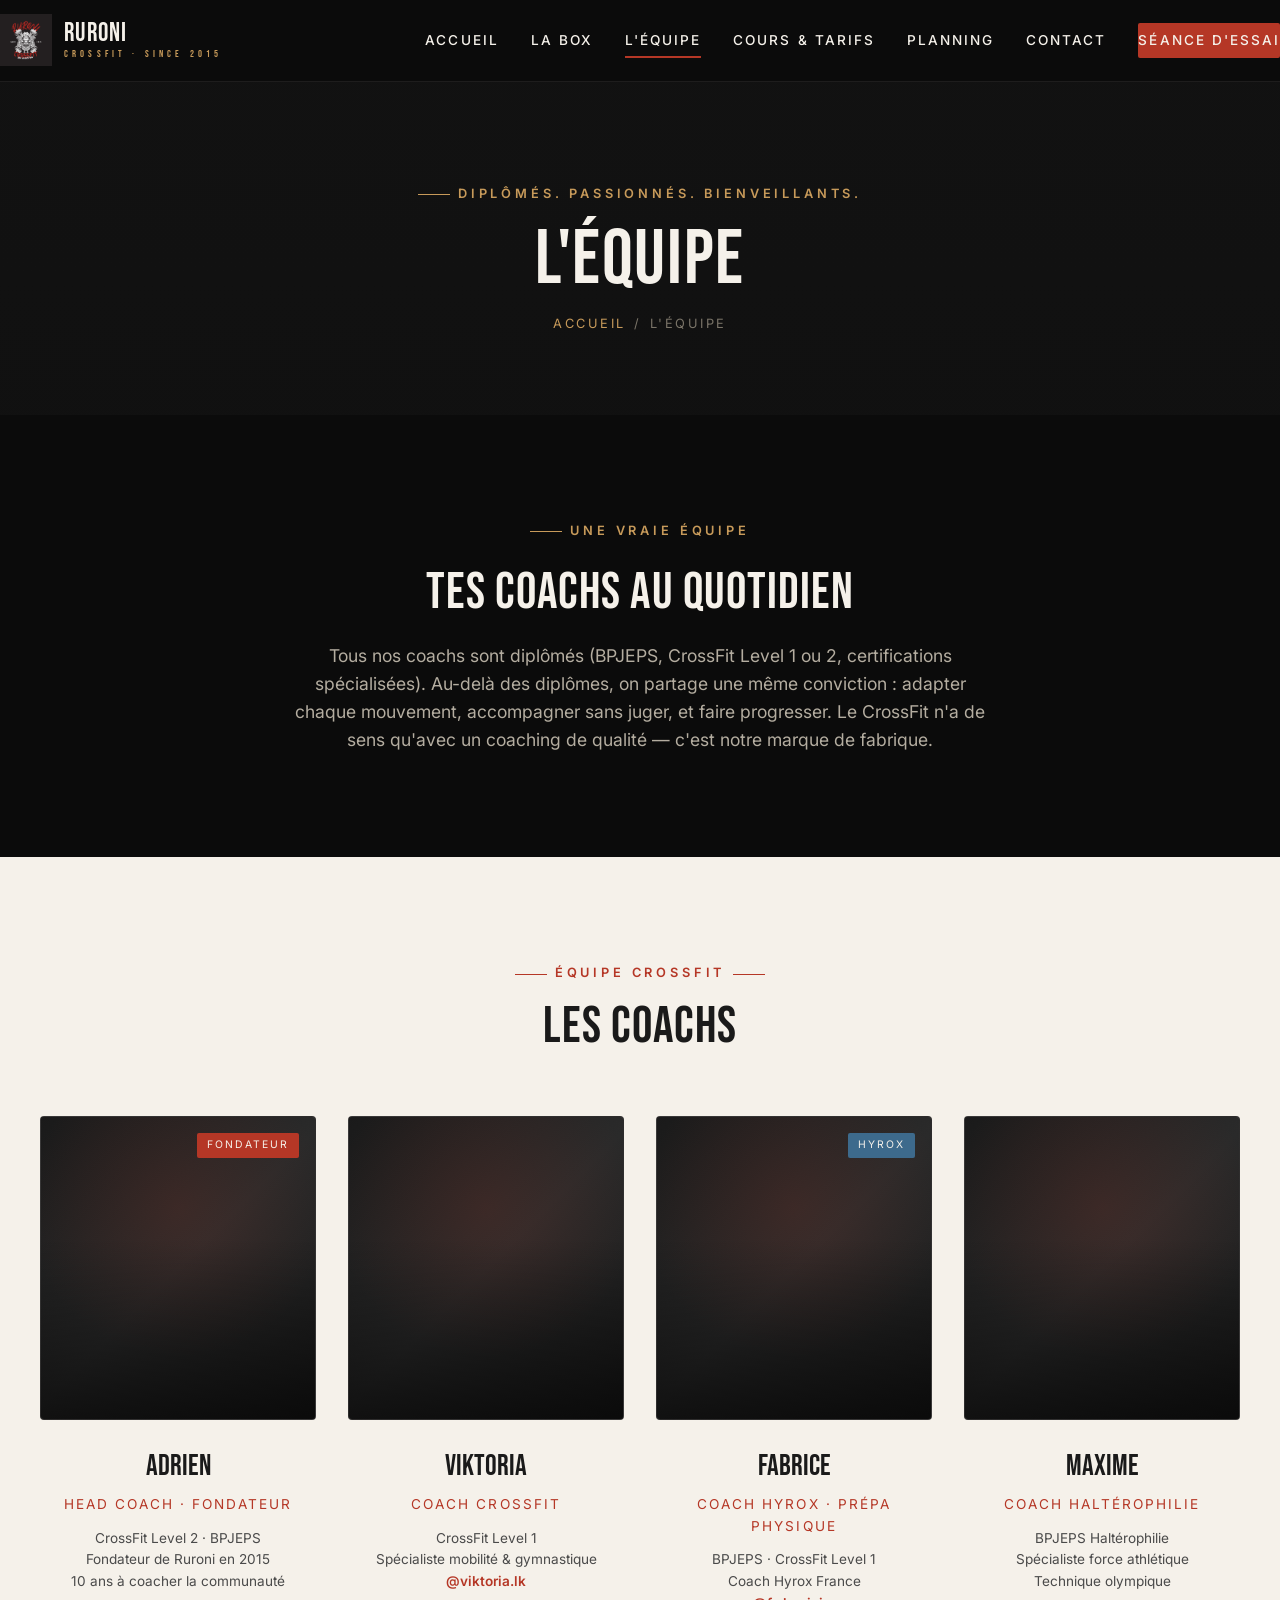
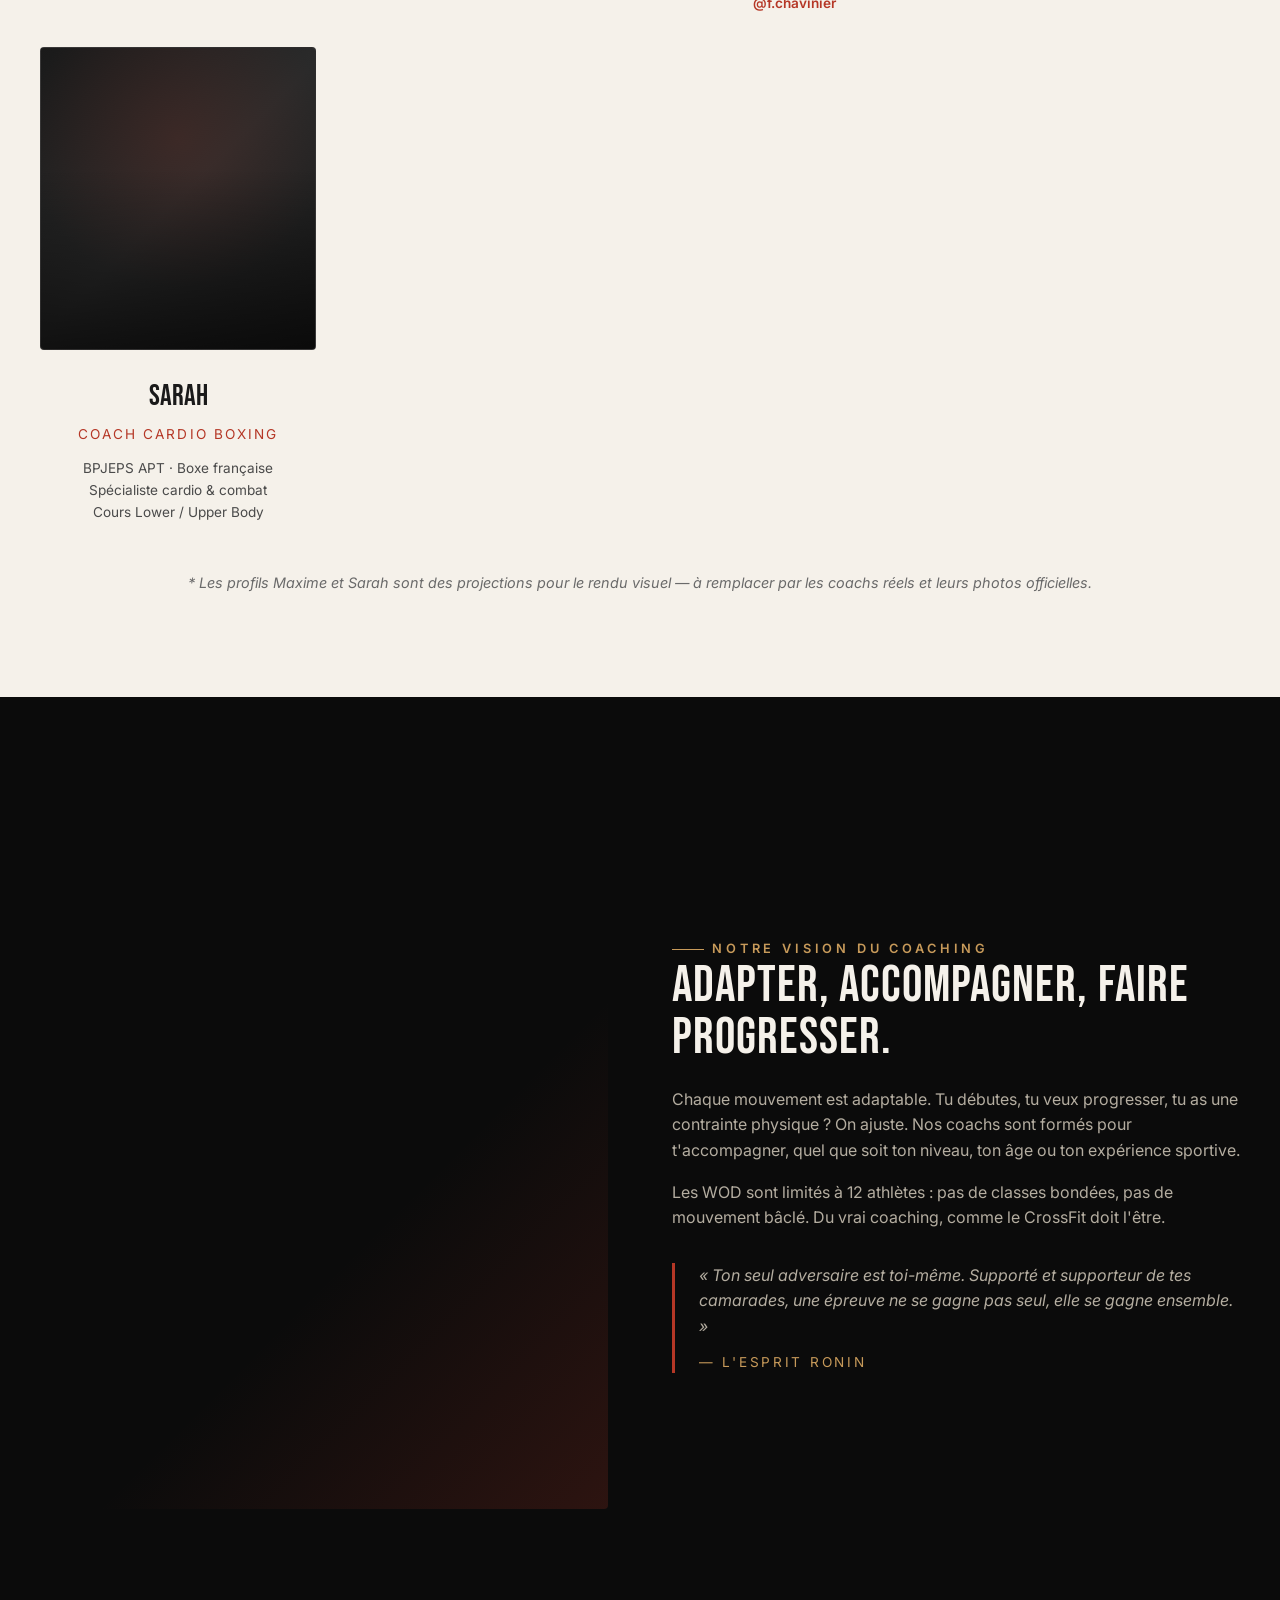
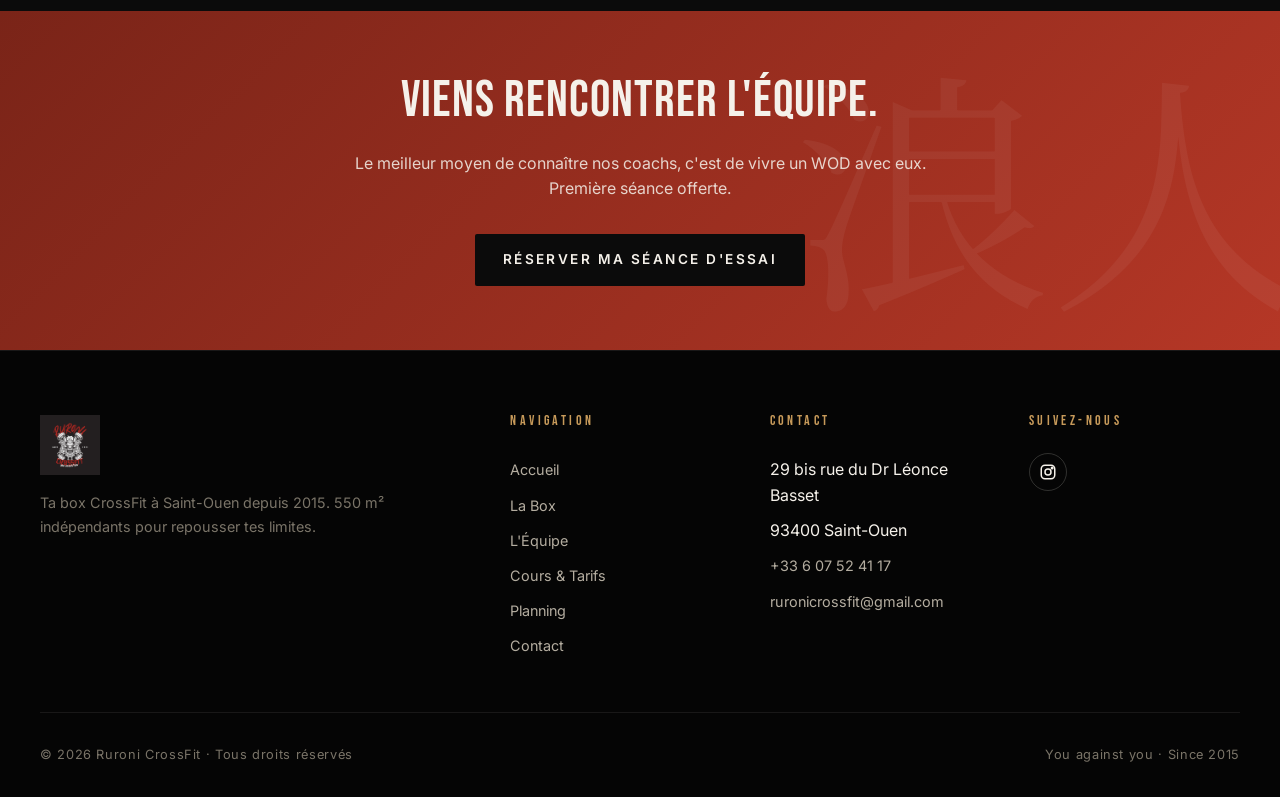
==== coachs.html @ 7ba1f14e "Add files via upload" ====
<!DOCTYPE html>
<html lang="fr">
<head>
  <meta charset="UTF-8" />
  <meta name="viewport" content="width=device-width, initial-scale=1.0" />
  <title>L'Équipe — Ruroni CrossFit Saint-Ouen</title>
  <meta name="description" content="Rencontre les coachs de Ruroni CrossFit. Une équipe diplômée, passionnée et bienveillante pour t'accompagner." />
  <link rel="icon" type="image/png" href="images/logo-mono.png" />
  <link rel="preconnect" href="https://fonts.googleapis.com" />
  <link rel="preconnect" href="https://fonts.gstatic.com" crossorigin />
  <link href="https://fonts.googleapis.com/css2?family=Bebas+Neue&family=Inter:wght@400;500;600;700&family=Noto+Serif+JP:wght@400;700&family=Permanent+Marker&display=swap" rel="stylesheet" />
  <link rel="stylesheet" href="css/style.css" />
</head>
<body>

<header class="header">
  <div class="container header__inner">
    <a href="index.html" class="header__logo">
      <img src="images/logo-mono.png" alt="Ruroni CrossFit" />
      <span class="header__brand">RURONI<span>CROSSFIT · SINCE 2015</span></span>
    </a>
    <nav class="nav">
      <a href="index.html">Accueil</a>
      <a href="la-box.html">La Box</a>
      <a href="coachs.html" class="active">L'Équipe</a>
      <a href="cours-tarifs.html">Cours & Tarifs</a>
      <a href="planning.html">Planning</a>
      <a href="contact.html">Contact</a>
      <a href="https://potentrepote.fillout.com/essai?source=siteweb" class="btn" target="_blank" rel="noopener">Séance d'essai</a>
    </nav>
    <button class="menu-toggle" aria-label="Menu"><span></span><span></span><span></span></button>
  </div>
</header>

<section class="page-title">
  <div class="container page-title__content">
    <span class="eyebrow">Diplômés. Passionnés. Bienveillants.</span>
    <h1 style="margin-top:1rem;">L'Équipe</h1>
    <div class="breadcrumb"><a href="index.html">Accueil</a><span>/</span>L'Équipe</div>
  </div>
</section>

<!-- Intro -->
<section class="section">
  <div class="container" style="max-width:780px; text-align:center;">
    <span class="eyebrow">Une vraie équipe</span>
    <h2 style="margin-top:1.5rem; margin-bottom:1.5rem;">Tes coachs au quotidien</h2>
    <p style="color:var(--text-dim); font-size:1.1rem;">
      Tous nos coachs sont diplômés (BPJEPS, CrossFit Level 1 ou 2, certifications spécialisées). Au-delà des diplômes, on partage une même conviction : adapter chaque mouvement, accompagner sans juger, et faire progresser. Le CrossFit n'a de sens qu'avec un coaching de qualité — c'est notre marque de fabrique.
    </p>
  </div>
</section>

<!-- Coachs CrossFit -->
<section class="section section--cream">
  <div class="container">
    <div class="section-head reveal">
      <span class="eyebrow">Équipe CrossFit</span>
      <h2>Les Coachs</h2>
    </div>
    <div class="coaches reveal">

      <div class="coach">
        <div class="coach__portrait">
          <div class="coach__img" style="background-image:url('https://images.unsplash.com/photo-1583454110551-21f2fa2afe61?auto=format&fit=crop&w=600&q=80')"></div>
          <span class="coach__badge">Fondateur</span>
        </div>
        <div class="coach__name">Adrien</div>
        <div class="coach__role">Head Coach · Fondateur</div>
        <div class="coach__creds" style="color:#4a4a4a;">CrossFit Level 2 · BPJEPS<br/>Fondateur de Ruroni en 2015<br/>10 ans à coacher la communauté</div>
      </div>

      <div class="coach">
        <div class="coach__portrait">
          <div class="coach__img" style="background-image:url('https://images.unsplash.com/photo-1518611012118-696072aa579a?auto=format&fit=crop&w=600&q=80')"></div>
        </div>
        <div class="coach__name">Viktoria</div>
        <div class="coach__role">Coach CrossFit</div>
        <div class="coach__creds" style="color:#4a4a4a;">CrossFit Level 1<br/>Spécialiste mobilité & gymnastique<br/><a href="https://www.instagram.com/viktoria.lk/" target="_blank" style="color:var(--red); font-weight:600;">@viktoria.lk</a></div>
      </div>

      <div class="coach">
        <div class="coach__portrait">
          <div class="coach__img" style="background-image:url('https://images.unsplash.com/photo-1567013127542-490d757e51fc?auto=format&fit=crop&w=600&q=80')"></div>
          <span class="coach__badge" style="background:var(--steel);">Hyrox</span>
        </div>
        <div class="coach__name">Fabrice</div>
        <div class="coach__role">Coach Hyrox · Prépa Physique</div>
        <div class="coach__creds" style="color:#4a4a4a;">BPJEPS · CrossFit Level 1<br/>Coach Hyrox France<br/><a href="https://www.instagram.com/f.chavinier/" target="_blank" style="color:var(--red); font-weight:600;">@f.chavinier</a></div>
      </div>

      <div class="coach">
        <div class="coach__portrait">
          <div class="coach__img" style="background-image:url('https://images.unsplash.com/photo-1605296867424-35fc25c9212a?auto=format&fit=crop&w=600&q=80')"></div>
        </div>
        <div class="coach__name">Maxime</div>
        <div class="coach__role">Coach Haltérophilie</div>
        <div class="coach__creds" style="color:#4a4a4a;">BPJEPS Haltérophilie<br/>Spécialiste force athlétique<br/>Technique olympique</div>
      </div>

      <div class="coach">
        <div class="coach__portrait">
          <div class="coach__img" style="background-image:url('https://images.unsplash.com/photo-1609899537878-39db78b80f0e?auto=format&fit=crop&w=600&q=80')"></div>
        </div>
        <div class="coach__name">Sarah</div>
        <div class="coach__role">Coach Cardio Boxing</div>
        <div class="coach__creds" style="color:#4a4a4a;">BPJEPS APT · Boxe française<br/>Spécialiste cardio & combat<br/>Cours Lower / Upper Body</div>
      </div>

    </div>

    <p class="text-center" style="margin-top:3rem; color:#6a6a6a; font-style:italic; font-size:0.9rem;">
      * Les profils Maxime et Sarah sont des projections pour le rendu visuel — à remplacer par les coachs réels et leurs photos officielles.
    </p>
  </div>
</section>

<!-- Vision -->
<section class="section">
  <div class="container split reveal">
    <div class="split__media" style="background-image:url('https://images.unsplash.com/photo-1571902943202-507ec2618e8f?auto=format&fit=crop&w=1200&q=75')"></div>
    <div class="split__content">
      <span class="eyebrow">Notre vision du coaching</span>
      <h2>Adapter, accompagner, faire progresser.</h2>
      <p>
        Chaque mouvement est adaptable. Tu débutes, tu veux progresser, tu as une contrainte physique ? On ajuste. Nos coachs sont formés pour t'accompagner, quel que soit ton niveau, ton âge ou ton expérience sportive.
      </p>
      <p>
        Les WOD sont limités à 12 athlètes : pas de classes bondées, pas de mouvement bâclé. Du vrai coaching, comme le CrossFit doit l'être.
      </p>
      <blockquote style="border-left:3px solid var(--red); padding-left:1.5rem; margin-top:2rem; font-style:italic; color:var(--text-dim);">
        « Ton seul adversaire est toi-même. Supporté et supporteur de tes camarades, une épreuve ne se gagne pas seul, elle se gagne ensemble. »
        <span style="display:block; margin-top:0.75rem; font-style:normal; color:var(--bronze); font-size:0.85rem; letter-spacing:0.2em;">— L'ESPRIT RONIN</span>
      </blockquote>
    </div>
  </div>
</section>

<section class="cta-banner">
  <div class="container">
    <h2>Viens rencontrer l'équipe.</h2>
    <p>Le meilleur moyen de connaître nos coachs, c'est de vivre un WOD avec eux. Première séance offerte.</p>
    <a href="https://potentrepote.fillout.com/essai?source=siteweb" class="btn" target="_blank" rel="noopener">Réserver ma séance d'essai</a>
  </div>
</section>

<footer class="footer">
  <div class="container">
    <div class="footer__grid">
      <div class="footer__brand">
        <img src="images/logo-mono.png" alt="Ruroni CrossFit" />
        <p>Ta box CrossFit à Saint-Ouen depuis 2015. 550 m² indépendants pour repousser tes limites.</p>
      </div>
      <div class="footer__col">
        <h4>NAVIGATION</h4>
        <ul>
          <li><a href="index.html">Accueil</a></li>
          <li><a href="la-box.html">La Box</a></li>
          <li><a href="coachs.html">L'Équipe</a></li>
          <li><a href="cours-tarifs.html">Cours & Tarifs</a></li>
          <li><a href="planning.html">Planning</a></li>
          <li><a href="contact.html">Contact</a></li>
        </ul>
      </div>
      <div class="footer__col">
        <h4>CONTACT</h4>
        <ul>
          <li>29 bis rue du Dr Léonce Basset</li>
          <li>93400 Saint-Ouen</li>
          <li><a href="tel:+33607524117">+33 6 07 52 41 17</a></li>
          <li><a href="mailto:ruronicrossfit@gmail.com">ruronicrossfit@gmail.com</a></li>
        </ul>
      </div>
      <div class="footer__col">
        <h4>SUIVEZ-NOUS</h4>
        <div class="footer__social">
          <a href="https://www.instagram.com/ruroni_crossfit/" target="_blank" aria-label="Instagram">
            <svg width="18" height="18" viewBox="0 0 24 24" fill="none" stroke="currentColor" stroke-width="2"><rect x="3" y="3" width="18" height="18" rx="5"/><circle cx="12" cy="12" r="4"/><circle cx="17.5" cy="6.5" r="1" fill="currentColor"/></svg>
          </a>
        </div>
      </div>
    </div>
    <div class="footer__bottom">
      <div>© 2026 Ruroni CrossFit · Tous droits réservés</div>
      <div>You against you · Since 2015</div>
    </div>
  </div>
</footer>

<script src="js/main.js"></script>
</body>
</html>
---- css/style.css ----
/* =========================================================
   RURONI CROSSFIT — Identité visuelle
   Palette extraite du logo samouraï : rouge profond, crème, bronze, charbon
   ========================================================= */

:root {
  --bg-dark: #0b0b0b;
  --bg-mid: #141414;
  --bg-card: #1c1c1c;
  --bg-cream: #f5f1ea;
  --bg-cream-2: #ebe5d8;
  --red: #b53726;
  --red-hover: #d04432;
  --red-dark: #7a2418;
  --bronze: #c79a5a;
  --steel: #3d6a8c;
  --text: #f5f1ea;
  --text-dim: #b4ada0;
  --text-mute: #7a7468;
  --border: rgba(245, 241, 234, 0.08);
  --border-strong: rgba(245, 241, 234, 0.18);
}

* { box-sizing: border-box; margin: 0; padding: 0; }

html { scroll-behavior: smooth; }

body {
  font-family: 'Inter', -apple-system, BlinkMacSystemFont, sans-serif;
  background: var(--bg-dark);
  color: var(--text);
  line-height: 1.6;
  font-size: 16px;
  -webkit-font-smoothing: antialiased;
  overflow-x: hidden;
}

img { max-width: 100%; height: auto; display: block; }
a { color: inherit; text-decoration: none; transition: color .2s ease; }
a:hover { color: var(--red-hover); }

/* === Typography === */
h1, h2, h3, h4 {
  font-family: 'Bebas Neue', 'Arial Narrow', sans-serif;
  font-weight: 400;
  letter-spacing: 0.02em;
  line-height: 1;
}

h1 { font-size: clamp(2.5rem, 6vw, 5.5rem); }
h2 { font-size: clamp(2rem, 4vw, 3.5rem); }
h3 { font-size: clamp(1.4rem, 2.5vw, 2rem); }
h4 { font-size: 1.25rem; letter-spacing: 0.08em; text-transform: uppercase; }

.brush {
  font-family: 'Yuji Mai', 'Permanent Marker', cursive;
  color: var(--red);
  font-weight: 400;
}

.kanji {
  font-family: 'Noto Serif JP', serif;
  color: var(--red);
  opacity: 0.4;
}

.eyebrow {
  font-size: 0.8rem;
  letter-spacing: 0.3em;
  text-transform: uppercase;
  color: var(--bronze);
  font-weight: 600;
  display: inline-block;
  position: relative;
  padding-left: 2.5rem;
}
.eyebrow::before {
  content: '';
  position: absolute;
  left: 0; top: 50%;
  width: 2rem; height: 1px;
  background: var(--bronze);
}

/* === Layout === */
.container {
  max-width: 1280px;
  margin: 0 auto;
  padding: 0 clamp(1.25rem, 4vw, 2.5rem);
}

.section { padding: clamp(4rem, 8vw, 7rem) 0; }
.section--cream { background: var(--bg-cream); color: #1a1a1a; }
.section--cream h1, .section--cream h2, .section--cream h3, .section--cream h4 { color: #1a1a1a; }
.section--cream .eyebrow { color: var(--red); }
.section--cream .eyebrow::before { background: var(--red); }

/* === Header === */
.header {
  position: fixed;
  top: 0; left: 0; right: 0;
  z-index: 100;
  background: rgba(11, 11, 11, 0.85);
  backdrop-filter: blur(12px);
  -webkit-backdrop-filter: blur(12px);
  border-bottom: 1px solid var(--border);
  transition: background .3s ease;
}
.header__inner {
  display: flex;
  align-items: center;
  justify-content: space-between;
  padding: 0.9rem 0;
}
.header__logo {
  display: flex;
  align-items: center;
  gap: 0.75rem;
}
.header__logo img {
  height: 52px;
  width: auto;
}
.header__brand {
  font-family: 'Bebas Neue', sans-serif;
  font-size: 1.6rem;
  letter-spacing: 0.05em;
  line-height: 1;
  color: var(--text);
}
.header__brand span {
  display: block;
  font-size: 0.65rem;
  letter-spacing: 0.4em;
  color: var(--bronze);
  margin-top: 2px;
}

.nav {
  display: flex;
  align-items: center;
  gap: 2rem;
}
.nav a {
  font-size: 0.85rem;
  letter-spacing: 0.15em;
  text-transform: uppercase;
  font-weight: 500;
  position: relative;
  padding: 0.4rem 0;
}
.nav a::after {
  content: '';
  position: absolute;
  bottom: 0; left: 0;
  width: 0; height: 2px;
  background: var(--red);
  transition: width .25s ease;
}
.nav a:hover::after, .nav a.active::after { width: 100%; }
.nav a.active { color: var(--text); }

.btn {
  display: inline-flex;
  align-items: center;
  gap: 0.5rem;
  padding: 0.95rem 1.75rem;
  background: var(--red);
  color: var(--text);
  font-size: 0.85rem;
  letter-spacing: 0.18em;
  text-transform: uppercase;
  font-weight: 600;
  border: none;
  cursor: pointer;
  transition: all .2s ease;
  border-radius: 2px;
}
.btn:hover { background: var(--red-hover); color: var(--text); transform: translateY(-2px); }
.btn--outline {
  background: transparent;
  border: 1.5px solid var(--text);
  color: var(--text);
}
.btn--outline:hover { background: var(--text); color: var(--bg-dark); }
.btn--cream {
  background: var(--bg-cream);
  color: #1a1a1a;
}
.btn--cream:hover { background: white; color: #1a1a1a; }

.menu-toggle {
  display: none;
  background: none;
  border: none;
  color: var(--text);
  cursor: pointer;
  padding: 0.5rem;
}
.menu-toggle span {
  display: block;
  width: 26px; height: 2px;
  background: var(--text);
  margin: 5px 0;
  transition: all .25s;
}

/* === Hero === */
.hero {
  position: relative;
  min-height: 100vh;
  display: flex;
  align-items: center;
  padding-top: 90px;
  overflow: hidden;
  background: var(--bg-dark);
}
.hero__bg {
  position: absolute;
  inset: 0;
  background-image:
    linear-gradient(180deg, rgba(11,11,11,0.6) 0%, rgba(11,11,11,0.85) 60%, rgba(11,11,11,0.95) 100%),
    url('https://images.unsplash.com/photo-1534438327276-14e5300c3a48?auto=format&fit=crop&w=2000&q=70');
  background-size: cover;
  background-position: center;
  filter: grayscale(0.4);
}
.hero__bg::after {
  content: '';
  position: absolute;
  inset: 0;
  background:
    radial-gradient(circle at 70% 30%, rgba(181, 55, 38, 0.18), transparent 50%),
    linear-gradient(135deg, transparent 50%, rgba(11,11,11,0.5) 100%);
}
.hero__content {
  position: relative;
  z-index: 2;
  max-width: 900px;
}
.hero__kanji {
  font-family: 'Noto Serif JP', serif;
  position: absolute;
  right: -10%;
  top: 15%;
  font-size: clamp(10rem, 30vw, 22rem);
  color: var(--red);
  opacity: 0.08;
  line-height: 1;
  z-index: 1;
  user-select: none;
}
.hero__eyebrow {
  margin-bottom: 1.5rem;
}
.hero__title {
  font-size: clamp(3rem, 8vw, 7rem);
  line-height: 0.95;
  margin-bottom: 1.5rem;
}
.hero__title .accent { color: var(--red); }
.hero__title .brush {
  display: block;
  font-size: clamp(2.5rem, 6vw, 5rem);
  transform: rotate(-2deg);
  margin: 0.5rem 0;
}
.hero__sub {
  font-size: clamp(1rem, 1.5vw, 1.2rem);
  color: var(--text-dim);
  max-width: 580px;
  margin-bottom: 2.5rem;
  line-height: 1.7;
}
.hero__ctas {
  display: flex;
  gap: 1rem;
  flex-wrap: wrap;
}
.hero__scroll {
  position: absolute;
  bottom: 2rem;
  left: 50%;
  transform: translateX(-50%);
  font-size: 0.7rem;
  letter-spacing: 0.4em;
  text-transform: uppercase;
  color: var(--text-mute);
  z-index: 2;
  animation: bounce 2s infinite;
}
@keyframes bounce {
  0%, 100% { transform: translate(-50%, 0); }
  50% { transform: translate(-50%, 10px); }
}

/* === Stats grid (Naya-style) === */
.stats {
  background: var(--bg-cream);
  color: #1a1a1a;
  padding: 0;
}
.stats__grid {
  display: grid;
  grid-template-columns: repeat(4, 1fr);
}
.stat {
  position: relative;
  padding: 4rem 2rem;
  text-align: center;
  border-right: 1px solid rgba(0,0,0,0.08);
  overflow: hidden;
}
.stat:last-child { border-right: none; }
.stat__img {
  position: absolute;
  inset: 0;
  background-size: cover;
  background-position: center;
  opacity: 0.18;
  transition: opacity .4s ease;
}
.stat:hover .stat__img { opacity: 0.32; }
.stat__inner { position: relative; z-index: 2; }
.stat__number {
  font-family: 'Bebas Neue', sans-serif;
  font-size: clamp(3rem, 6vw, 5rem);
  color: #1a1a1a;
  line-height: 1;
  margin-bottom: 0.5rem;
}
.stat__label {
  font-size: 0.95rem;
  color: #4a4a4a;
  line-height: 1.5;
  max-width: 220px;
  margin: 0 auto;
}

/* === Section header === */
.section-head { text-align: center; max-width: 720px; margin: 0 auto 4rem; }
.section-head .eyebrow { padding-left: 2.5rem; padding-right: 2.5rem; }
.section-head .eyebrow::after {
  content: '';
  position: absolute;
  right: 0; top: 50%;
  width: 2rem; height: 1px;
  background: var(--bronze);
}
.section--cream .section-head .eyebrow::after { background: var(--red); }
.section-head h2 { margin: 1rem 0; }
.section-head p { color: var(--text-dim); }
.section--cream .section-head p { color: #4a4a4a; }

/* === Programs (cours spécifiques) === */
.programs {
  display: grid;
  grid-template-columns: repeat(auto-fit, minmax(240px, 1fr));
  gap: 1.5rem;
}
.program {
  position: relative;
  padding: 2.5rem 1.75rem;
  background: var(--bg-card);
  border: 1px solid var(--border);
  border-radius: 4px;
  overflow: hidden;
  transition: all .3s ease;
}
.program::before {
  content: '';
  position: absolute;
  top: 0; left: 0;
  width: 100%; height: 3px;
  background: var(--red);
  transform: scaleX(0);
  transform-origin: left;
  transition: transform .3s ease;
}
.program:hover {
  transform: translateY(-4px);
  border-color: var(--border-strong);
}
.program:hover::before { transform: scaleX(1); }
.program__num {
  font-family: 'Bebas Neue', sans-serif;
  font-size: 0.85rem;
  color: var(--bronze);
  letter-spacing: 0.3em;
  margin-bottom: 1rem;
  display: block;
}
.program__title {
  font-family: 'Bebas Neue', sans-serif;
  font-size: 1.75rem;
  margin-bottom: 1rem;
  color: var(--text);
}
.program__desc {
  font-size: 0.9rem;
  color: var(--text-dim);
  line-height: 1.6;
}

/* === Coaches === */
.coaches {
  display: grid;
  grid-template-columns: repeat(auto-fit, minmax(260px, 1fr));
  gap: 2rem;
}
.coach {
  text-align: center;
}
.coach__portrait {
  position: relative;
  aspect-ratio: 1 / 1.1;
  border-radius: 4px;
  margin-bottom: 1.5rem;
  overflow: hidden;
  background: linear-gradient(135deg, #1a1a1a 0%, #2a2a2a 50%, #1a1a1a 100%);
  display: flex;
  align-items: center;
  justify-content: center;
  border: 1px solid var(--border);
  transition: all .3s ease;
}
.coach__portrait::before {
  content: '';
  position: absolute;
  inset: 0;
  background:
    radial-gradient(circle at 50% 30%, rgba(181, 55, 38, 0.15), transparent 60%);
}
.coach__portrait::after {
  content: '';
  position: absolute;
  inset: 0;
  background: linear-gradient(180deg, transparent 40%, rgba(0,0,0,0.6) 100%);
}
.coach:hover .coach__portrait {
  border-color: var(--red);
  transform: translateY(-4px);
}
.coach__img {
  position: absolute;
  inset: 0;
  background-size: cover;
  background-position: center top;
  filter: grayscale(0.2) contrast(1.05);
}
.coach__initials {
  position: relative;
  z-index: 2;
  font-family: 'Bebas Neue', sans-serif;
  font-size: 5rem;
  color: var(--bronze);
  opacity: 0.5;
  letter-spacing: 0.05em;
}
.coach__badge {
  position: absolute;
  top: 1rem; right: 1rem;
  z-index: 3;
  background: var(--red);
  color: var(--text);
  font-size: 0.65rem;
  letter-spacing: 0.2em;
  padding: 0.25rem 0.6rem;
  text-transform: uppercase;
  border-radius: 2px;
}
.coach__name {
  font-family: 'Bebas Neue', sans-serif;
  font-size: 1.8rem;
  margin-bottom: 0.25rem;
}
.coach__role {
  font-size: 0.85rem;
  letter-spacing: 0.15em;
  text-transform: uppercase;
  color: var(--red);
  margin-bottom: 0.75rem;
}
.coach__creds {
  font-size: 0.85rem;
  color: var(--text-dim);
  line-height: 1.6;
}

/* === Box presentation (split) === */
.split {
  display: grid;
  grid-template-columns: 1fr 1fr;
  gap: 4rem;
  align-items: center;
}
.split__media {
  position: relative;
  aspect-ratio: 4 / 5;
  background-size: cover;
  background-position: center;
  border-radius: 4px;
  overflow: hidden;
}
.split__media::before {
  content: '';
  position: absolute;
  inset: 0;
  background: linear-gradient(135deg, transparent 60%, rgba(181, 55, 38, 0.2) 100%);
}
.split__badge {
  position: absolute;
  bottom: -30px; right: -30px;
  background: var(--red);
  color: var(--text);
  padding: 2rem 2.5rem;
  text-align: center;
  font-family: 'Bebas Neue', sans-serif;
  z-index: 2;
}
.split__badge .num { font-size: 3rem; line-height: 1; display: block; }
.split__badge .lbl { font-size: 0.7rem; letter-spacing: 0.3em; }
.split__content h2 { margin-bottom: 1.5rem; }
.split__content p { color: var(--text-dim); margin-bottom: 1rem; }
.split__list { list-style: none; margin-top: 2rem; }
.split__list li {
  display: flex;
  align-items: flex-start;
  gap: 1rem;
  padding: 0.75rem 0;
  border-bottom: 1px solid var(--border);
  color: var(--text-dim);
}
.split__list li::before {
  content: '◆';
  color: var(--red);
  font-size: 0.7rem;
  margin-top: 0.45rem;
}

/* === Gallery === */
.gallery {
  display: grid;
  grid-template-columns: repeat(4, 1fr);
  gap: 0.75rem;
}
.gallery__item {
  aspect-ratio: 1;
  background-size: cover;
  background-position: center;
  border-radius: 2px;
  position: relative;
  overflow: hidden;
  cursor: pointer;
  transition: all .3s ease;
}
.gallery__item:hover { transform: scale(0.98); }
.gallery__item::after {
  content: '';
  position: absolute;
  inset: 0;
  background: linear-gradient(180deg, transparent 60%, rgba(0,0,0,0.6) 100%);
}
.gallery__item--wide {
  grid-column: span 2;
  aspect-ratio: 2;
}

/* === Pricing === */
.pricing {
  display: grid;
  grid-template-columns: repeat(auto-fit, minmax(280px, 1fr));
  gap: 2rem;
  max-width: 1100px;
  margin: 0 auto;
}
.price {
  background: var(--bg-card);
  border: 1px solid var(--border);
  padding: 2.5rem 2rem;
  border-radius: 4px;
  position: relative;
  transition: all .3s ease;
}
.price--featured {
  border-color: var(--red);
  transform: scale(1.03);
  background: linear-gradient(180deg, #1f1612 0%, var(--bg-card) 100%);
}
.price--featured::before {
  content: 'POPULAIRE';
  position: absolute;
  top: -12px; left: 50%;
  transform: translateX(-50%);
  background: var(--red);
  color: var(--text);
  font-family: 'Bebas Neue', sans-serif;
  font-size: 0.85rem;
  letter-spacing: 0.25em;
  padding: 0.35rem 1rem;
  border-radius: 2px;
}
.price__name {
  font-family: 'Bebas Neue', sans-serif;
  font-size: 1.5rem;
  color: var(--bronze);
  letter-spacing: 0.1em;
  margin-bottom: 0.5rem;
}
.price__amount {
  font-family: 'Bebas Neue', sans-serif;
  font-size: 3.5rem;
  color: var(--text);
  line-height: 1;
}
.price__amount sup { font-size: 1rem; color: var(--text-dim); margin-left: 0.25rem; }
.price__period { font-size: 0.85rem; color: var(--text-mute); margin-bottom: 1.5rem; display: block; }
.price__list {
  list-style: none;
  margin: 1.5rem 0;
  padding: 1.5rem 0;
  border-top: 1px solid var(--border);
}
.price__list li {
  padding: 0.5rem 0;
  font-size: 0.9rem;
  color: var(--text-dim);
  position: relative;
  padding-left: 1.5rem;
}
.price__list li::before {
  content: '✓';
  position: absolute;
  left: 0;
  color: var(--red);
  font-weight: 700;
}

/* === Planning table === */
.planning {
  overflow-x: auto;
  border: 1px solid var(--border);
  border-radius: 4px;
}
.planning table {
  width: 100%;
  border-collapse: collapse;
  min-width: 800px;
}
.planning th, .planning td {
  padding: 1rem 0.5rem;
  text-align: center;
  border-right: 1px solid var(--border);
  border-bottom: 1px solid var(--border);
  font-size: 0.85rem;
}
.planning th {
  background: var(--bg-card);
  font-family: 'Bebas Neue', sans-serif;
  font-size: 1rem;
  letter-spacing: 0.15em;
  color: var(--bronze);
  text-transform: uppercase;
}
.planning th:first-child, .planning td:first-child {
  background: var(--bg-card);
  font-family: 'Bebas Neue', sans-serif;
  font-size: 0.95rem;
  letter-spacing: 0.1em;
  color: var(--text);
  text-transform: uppercase;
  text-align: left;
  padding-left: 1.25rem;
  min-width: 110px;
}
.planning td .slot {
  display: inline-block;
  padding: 0.4rem 0.75rem;
  background: rgba(181, 55, 38, 0.12);
  border-left: 2px solid var(--red);
  color: var(--text);
  font-weight: 600;
  border-radius: 2px;
  margin: 0.15rem 0;
  font-size: 0.78rem;
}
.planning td .slot--hyrox {
  background: rgba(61, 106, 140, 0.15);
  border-left-color: var(--steel);
}
.planning td .slot--special {
  background: rgba(199, 154, 90, 0.15);
  border-left-color: var(--bronze);
}
.planning td.empty { color: var(--text-mute); font-size: 0.75rem; }
.planning__legend {
  display: flex;
  gap: 1.5rem;
  margin-top: 1.5rem;
  flex-wrap: wrap;
  font-size: 0.85rem;
  color: var(--text-dim);
}
.planning__legend span {
  display: inline-flex;
  align-items: center;
  gap: 0.5rem;
}
.planning__legend span::before {
  content: '';
  width: 12px; height: 12px;
  background: var(--red);
  border-radius: 2px;
}
.planning__legend span:nth-child(2)::before { background: var(--steel); }
.planning__legend span:nth-child(3)::before { background: var(--bronze); }

/* === Contact / Form === */
.contact-grid {
  display: grid;
  grid-template-columns: 1fr 1fr;
  gap: 4rem;
}
.contact-info { padding: 0; }
.contact-info h3 { color: var(--text); margin-bottom: 1.5rem; }
.contact-info__item {
  display: flex;
  gap: 1rem;
  padding: 1.25rem 0;
  border-bottom: 1px solid var(--border);
}
.contact-info__item .icon {
  flex-shrink: 0;
  width: 36px; height: 36px;
  background: rgba(181, 55, 38, 0.15);
  border-radius: 50%;
  display: flex;
  align-items: center;
  justify-content: center;
  color: var(--red);
  font-weight: 700;
}
.contact-info__item .label {
  font-size: 0.75rem;
  letter-spacing: 0.2em;
  text-transform: uppercase;
  color: var(--bronze);
  margin-bottom: 0.25rem;
}
.contact-info__item .value { color: var(--text); }
.contact-info__item .value a { color: var(--text); }
.contact-info__item .value a:hover { color: var(--red); }

.form {
  background: var(--bg-card);
  border: 1px solid var(--border);
  padding: 2.5rem;
  border-radius: 4px;
}
.form__row { margin-bottom: 1.25rem; }
.form__row label {
  display: block;
  font-size: 0.75rem;
  letter-spacing: 0.18em;
  text-transform: uppercase;
  color: var(--bronze);
  margin-bottom: 0.5rem;
}
.form__row input,
.form__row textarea,
.form__row select {
  width: 100%;
  padding: 0.85rem 1rem;
  background: var(--bg-mid);
  border: 1px solid var(--border-strong);
  color: var(--text);
  font-family: inherit;
  font-size: 0.95rem;
  border-radius: 2px;
  transition: border-color .2s;
}
.form__row input:focus,
.form__row textarea:focus,
.form__row select:focus {
  outline: none;
  border-color: var(--red);
}
.form__row textarea { resize: vertical; min-height: 120px; }
.form__row--double { display: grid; grid-template-columns: 1fr 1fr; gap: 1rem; }

/* === CTA banner === */
.cta-banner {
  background: linear-gradient(135deg, var(--red-dark) 0%, var(--red) 100%);
  padding: 4rem 0;
  text-align: center;
  position: relative;
  overflow: hidden;
}
.cta-banner::before {
  content: '浪人';
  font-family: 'Noto Serif JP', serif;
  position: absolute;
  right: -2%;
  top: 50%;
  transform: translateY(-50%);
  font-size: 16rem;
  color: rgba(255,255,255,0.05);
  line-height: 1;
}
.cta-banner h2 {
  color: var(--text);
  margin-bottom: 1.5rem;
  position: relative;
  z-index: 2;
}
.cta-banner p {
  color: rgba(245,241,234,0.85);
  margin-bottom: 2rem;
  max-width: 600px;
  margin-left: auto;
  margin-right: auto;
  position: relative;
  z-index: 2;
}
.cta-banner .btn { position: relative; z-index: 2; background: var(--bg-dark); }
.cta-banner .btn:hover { background: var(--bg-cream); color: var(--bg-dark); }

/* === Footer === */
.footer {
  background: #050505;
  padding: 4rem 0 2rem;
  border-top: 1px solid var(--border);
}
.footer__grid {
  display: grid;
  grid-template-columns: 2fr 1fr 1fr 1fr;
  gap: 3rem;
  margin-bottom: 3rem;
}
.footer__brand img { height: 60px; margin-bottom: 1rem; }
.footer__brand p { color: var(--text-mute); font-size: 0.9rem; line-height: 1.7; }
.footer__col h4 {
  color: var(--bronze);
  font-size: 0.85rem;
  letter-spacing: 0.25em;
  margin-bottom: 1.5rem;
}
.footer__col ul { list-style: none; }
.footer__col ul li { padding: 0.3rem 0; }
.footer__col ul a { color: var(--text-dim); font-size: 0.9rem; }
.footer__col ul a:hover { color: var(--red); }
.footer__social { display: flex; gap: 1rem; }
.footer__social a {
  width: 38px; height: 38px;
  border: 1px solid var(--border-strong);
  display: flex;
  align-items: center;
  justify-content: center;
  border-radius: 50%;
  transition: all .2s;
}
.footer__social a:hover {
  background: var(--red);
  border-color: var(--red);
}
.footer__bottom {
  padding-top: 2rem;
  border-top: 1px solid var(--border);
  display: flex;
  justify-content: space-between;
  align-items: center;
  font-size: 0.8rem;
  color: var(--text-mute);
  letter-spacing: 0.05em;
  flex-wrap: wrap;
  gap: 1rem;
}

/* === Page title (sub-pages) === */
.page-title {
  padding: 180px 0 80px;
  position: relative;
  background: var(--bg-mid);
  overflow: hidden;
}
.page-title::before {
  content: '';
  position: absolute;
  inset: 0;
  background-image: linear-gradient(180deg, rgba(11,11,11,0.6), rgba(11,11,11,0.95)),
    url('https://images.unsplash.com/photo-1517836357463-d25dfeac3438?auto=format&fit=crop&w=2000&q=70');
  background-size: cover;
  background-position: center;
  opacity: 0.4;
}
.page-title__content { position: relative; z-index: 2; text-align: center; }
.page-title h1 { margin-bottom: 1rem; }
.page-title .breadcrumb {
  font-size: 0.8rem;
  letter-spacing: 0.2em;
  text-transform: uppercase;
  color: var(--text-mute);
}
.page-title .breadcrumb a { color: var(--bronze); }
.page-title .breadcrumb span { margin: 0 0.5rem; color: var(--text-mute); }

/* === Schedule small (homepage teaser) === */
.hours-grid {
  display: grid;
  grid-template-columns: repeat(7, 1fr);
  gap: 0.75rem;
  margin-top: 2rem;
}
.day {
  padding: 1.25rem 0.75rem;
  background: var(--bg-card);
  border: 1px solid var(--border);
  border-radius: 4px;
  text-align: center;
}
.day__name {
  font-family: 'Bebas Neue', sans-serif;
  font-size: 1rem;
  color: var(--bronze);
  letter-spacing: 0.15em;
  margin-bottom: 0.5rem;
}
.day__hours { font-size: 0.75rem; color: var(--text-dim); line-height: 1.5; }

/* === Map === */
.map-wrap {
  border-radius: 4px;
  overflow: hidden;
  border: 1px solid var(--border-strong);
  filter: grayscale(0.4) contrast(1.1);
}
.map-wrap iframe {
  width: 100%;
  height: 380px;
  border: none;
  display: block;
}

/* === Responsive === */
@media (max-width: 1024px) {
  .stats__grid { grid-template-columns: repeat(2, 1fr); }
  .stat { border-bottom: 1px solid rgba(0,0,0,0.08); }
  .stat:nth-child(2) { border-right: none; }
  .footer__grid { grid-template-columns: 1fr 1fr; gap: 2rem; }
  .split { gap: 2.5rem; }
  .gallery { grid-template-columns: repeat(2, 1fr); }
}

@media (max-width: 768px) {
  .menu-toggle { display: block; }
  .nav {
    position: fixed;
    inset: 70px 0 0 0;
    background: var(--bg-dark);
    flex-direction: column;
    padding: 3rem 2rem;
    gap: 2rem;
    transform: translateX(100%);
    transition: transform .3s ease;
  }
  .nav.open { transform: translateX(0); }
  .nav a { font-size: 1.2rem; }
  .header__brand { font-size: 1.25rem; }
  .hero { min-height: 90vh; padding-top: 100px; }
  .hours-grid { grid-template-columns: repeat(2, 1fr); }
  .split, .contact-grid { grid-template-columns: 1fr; gap: 2rem; }
  .footer__grid { grid-template-columns: 1fr; }
  .form__row--double { grid-template-columns: 1fr; }
  .price--featured { transform: none; }
}

@media (max-width: 480px) {
  .stats__grid { grid-template-columns: 1fr; }
  .stat { border-right: none; }
  .gallery { grid-template-columns: 1fr; }
  .hero__ctas { width: 100%; }
  .hero__ctas .btn { flex: 1; justify-content: center; }
}

/* === Utility === */
.text-center { text-align: center; }
.mt-2 { margin-top: 2rem; }
.mt-4 { margin-top: 4rem; }
.mb-2 { margin-bottom: 2rem; }

/* Reveal animation */
.reveal {
  opacity: 0;
  transform: translateY(20px);
  transition: opacity .8s ease, transform .8s ease;
}
.reveal.in-view {
  opacity: 1;
  transform: translateY(0);
}
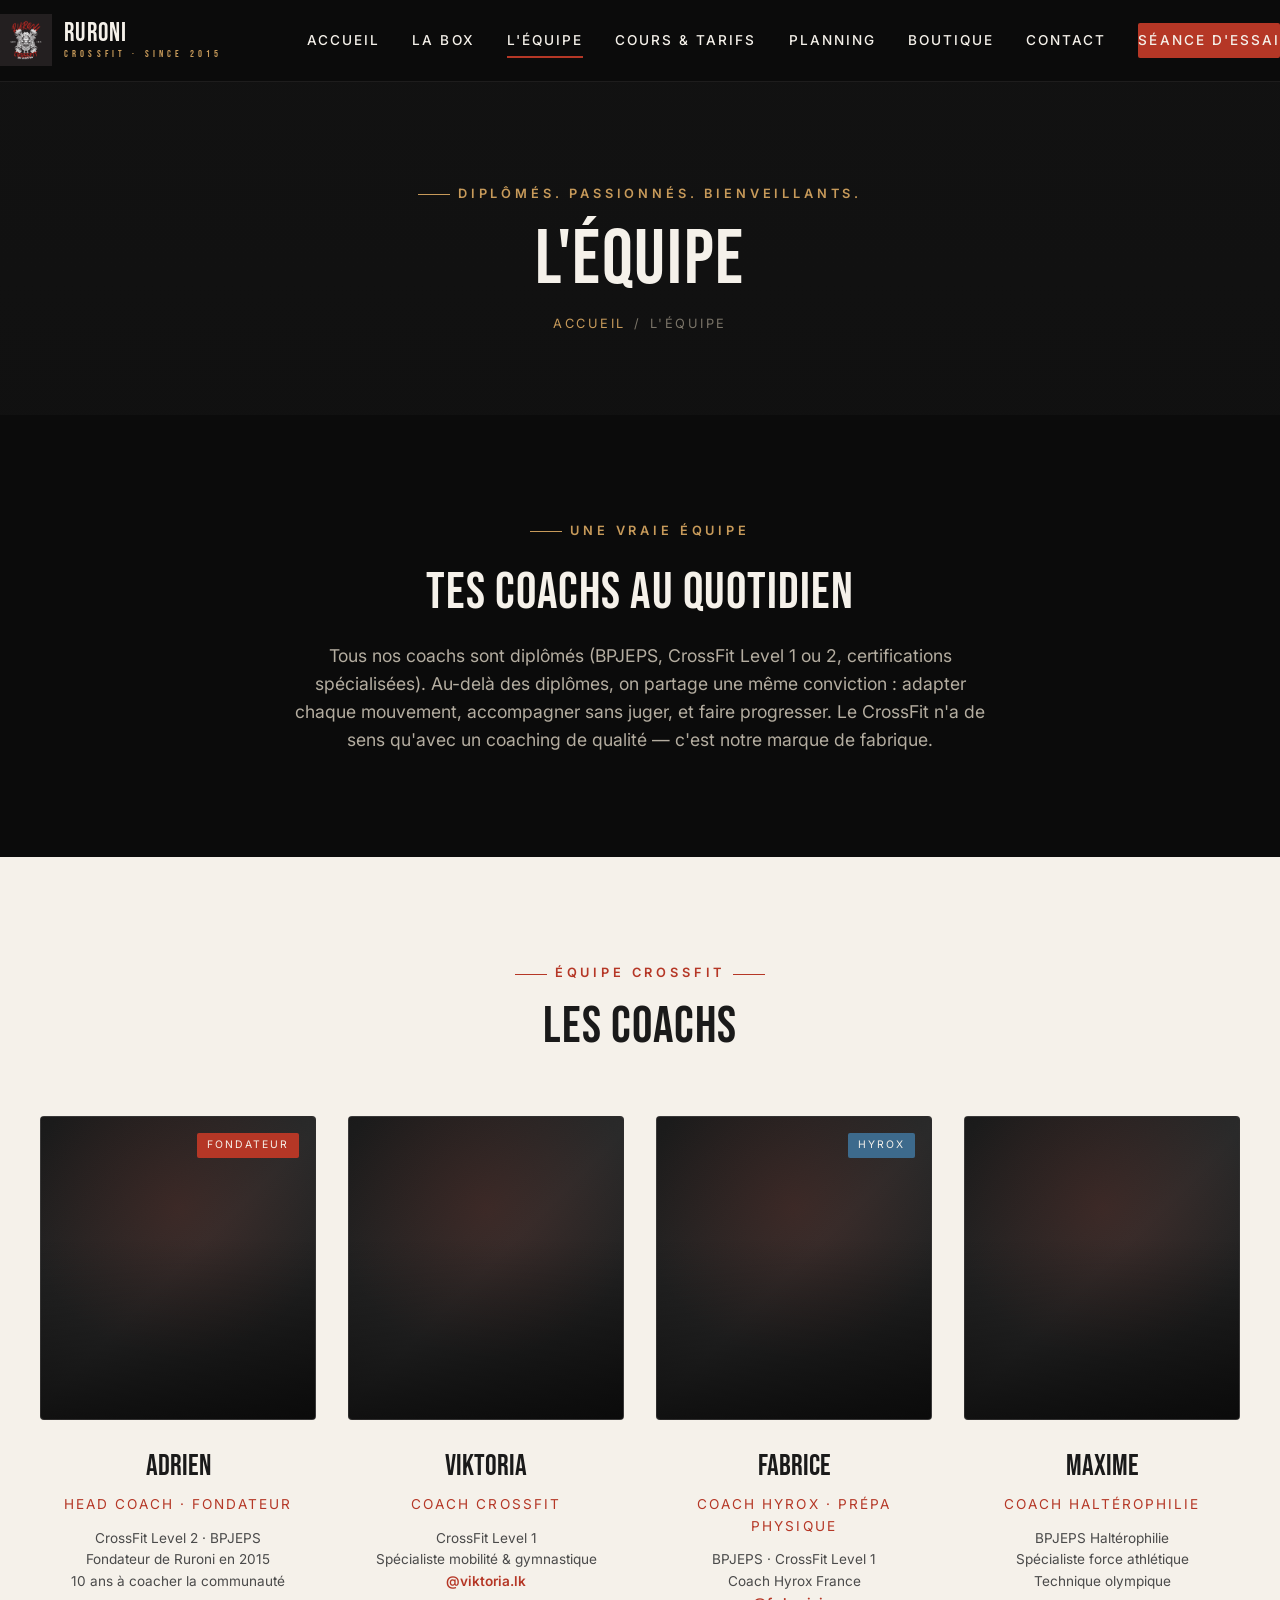
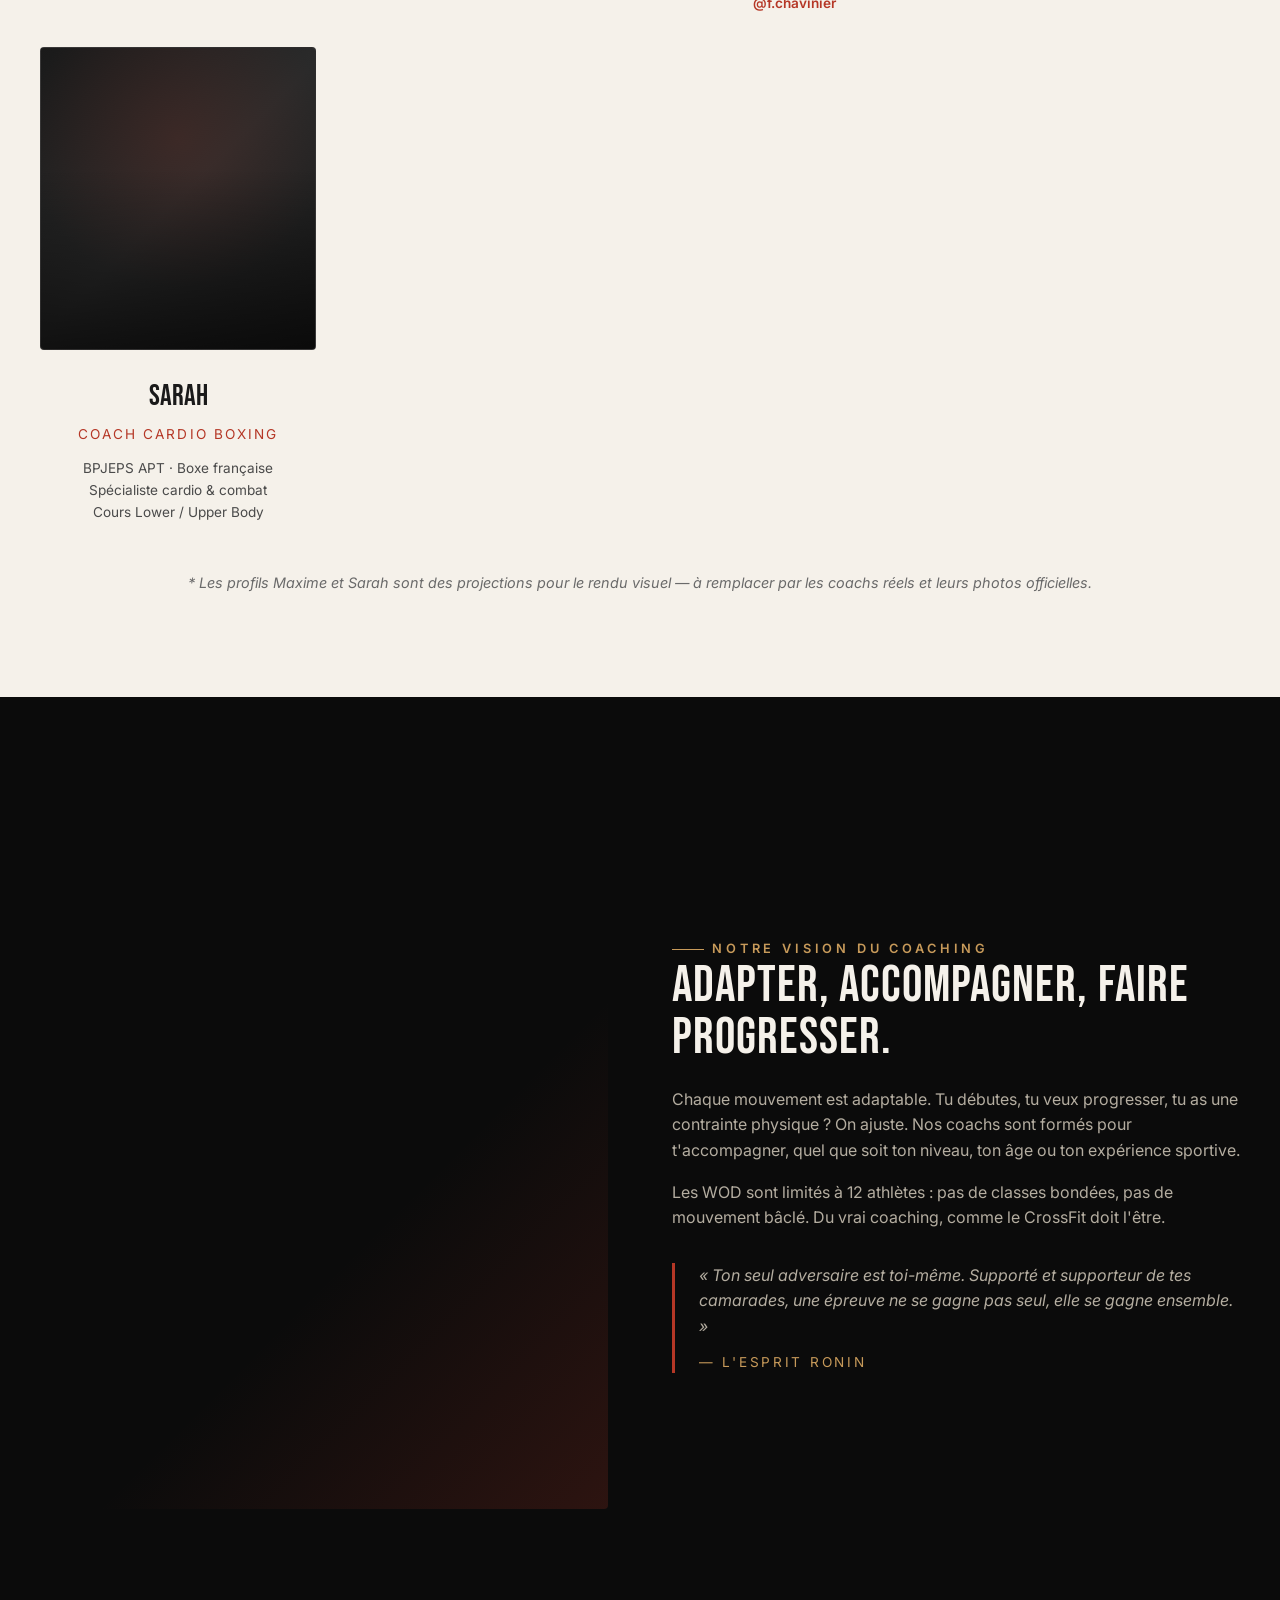
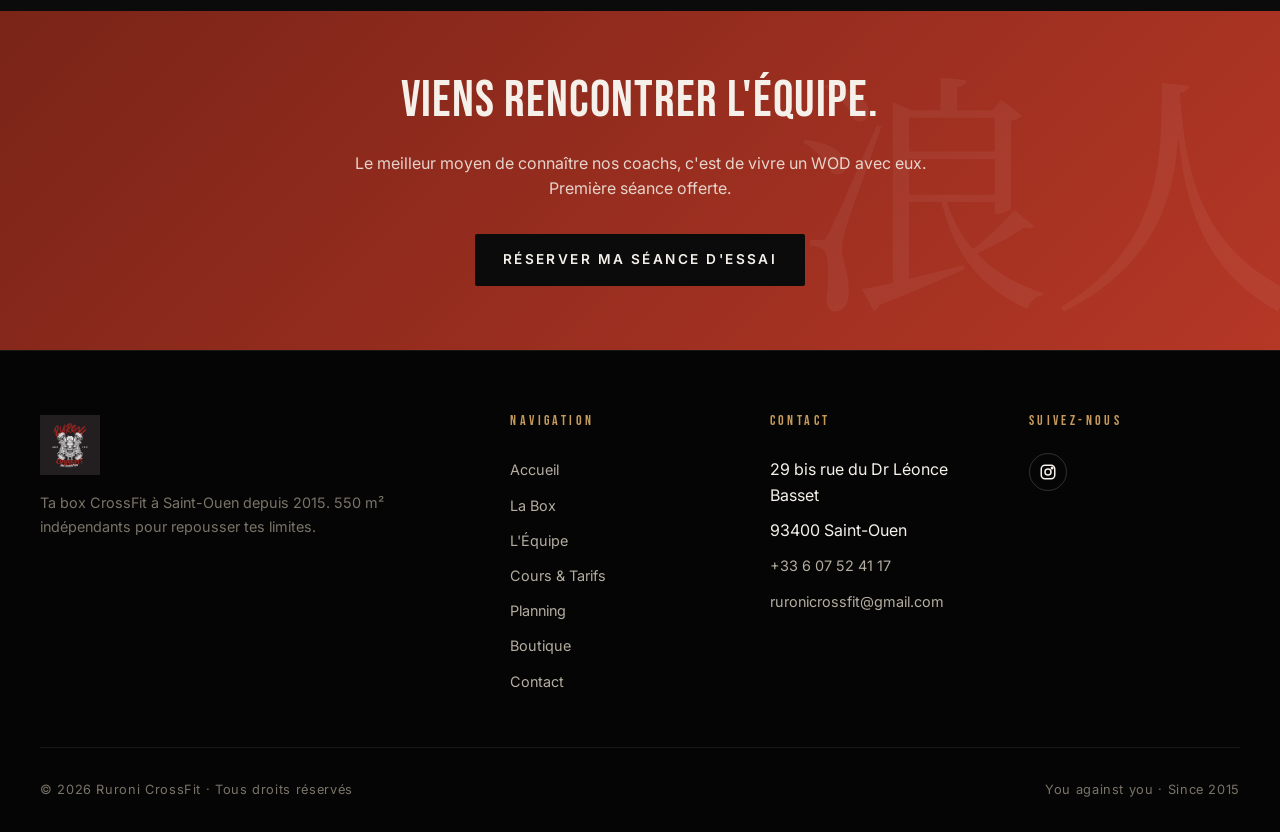
==== commit f706c59d: "Add files via upload" ====
--- a/coachs.html
+++ b/coachs.html
@@ -25,8 +25,9 @@
       <a href="coachs.html" class="active">L'Équipe</a>
       <a href="cours-tarifs.html">Cours & Tarifs</a>
       <a href="planning.html">Planning</a>
+      <a href="boutique.html">Boutique</a>
       <a href="contact.html">Contact</a>
-      <a href="https://potentrepote.fillout.com/essai?source=siteweb" class="btn" target="_blank" rel="noopener">Séance d'essai</a>
+      <a href="#" data-trigger="trial-modal" class="btn">Séance d'essai</a>
     </nav>
     <button class="menu-toggle" aria-label="Menu"><span></span><span></span><span></span></button>
   </div>
@@ -140,7 +141,7 @@
   <div class="container">
     <h2>Viens rencontrer l'équipe.</h2>
     <p>Le meilleur moyen de connaître nos coachs, c'est de vivre un WOD avec eux. Première séance offerte.</p>
-    <a href="https://potentrepote.fillout.com/essai?source=siteweb" class="btn" target="_blank" rel="noopener">Réserver ma séance d'essai</a>
+    <a href="#" data-trigger="trial-modal" class="btn">Réserver ma séance d'essai</a>
   </div>
 </section>
 
@@ -159,6 +160,7 @@
           <li><a href="coachs.html">L'Équipe</a></li>
           <li><a href="cours-tarifs.html">Cours & Tarifs</a></li>
           <li><a href="planning.html">Planning</a></li>
+          <li><a href="boutique.html\">Boutique</a></li>
           <li><a href="contact.html">Contact</a></li>
         </ul>
       </div>
@@ -187,6 +189,7 @@
   </div>
 </footer>
 
+<script src="js/config.js"></script>
 <script src="js/main.js"></script>
 </body>
 </html>
--- a/css/style.css
+++ b/css/style.css
@@ -191,19 +191,34 @@
 
 .menu-toggle {
   display: none;
-  background: none;
+  background: var(--red);
   border: none;
   color: var(--text);
   cursor: pointer;
-  padding: 0.5rem;
-}
+  padding: 0;
+  width: 48px; height: 48px;
+  border-radius: 4px;
+  align-items: center;
+  justify-content: center;
+  flex-direction: column;
+  gap: 5px;
+  position: relative;
+  z-index: 110;
+  transition: background .2s ease;
+  box-shadow: 0 4px 14px rgba(181, 55, 38, 0.35);
+}
+.menu-toggle:hover { background: var(--red-hover); }
 .menu-toggle span {
   display: block;
-  width: 26px; height: 2px;
+  width: 22px; height: 2.5px;
   background: var(--text);
-  margin: 5px 0;
-  transition: all .25s;
-}
+  border-radius: 2px;
+  transition: all .25s ease;
+  transform-origin: center;
+}
+.menu-toggle.open span:nth-child(1) { transform: translateY(7.5px) rotate(45deg); }
+.menu-toggle.open span:nth-child(2) { opacity: 0; transform: scaleX(0); }
+.menu-toggle.open span:nth-child(3) { transform: translateY(-7.5px) rotate(-45deg); }
 
 /* === Hero === */
 .hero {
@@ -952,19 +967,51 @@
 }
 
 @media (max-width: 768px) {
-  .menu-toggle { display: block; }
+  .menu-toggle { display: flex; }
   .nav {
     position: fixed;
-    inset: 70px 0 0 0;
+    top: 0; right: 0; bottom: 0; left: 0;
+    width: 100%;
+    height: 100vh;
     background: var(--bg-dark);
+    background-image:
+      radial-gradient(circle at 80% 20%, rgba(181, 55, 38, 0.15), transparent 60%),
+      linear-gradient(180deg, #0b0b0b 0%, #050505 100%);
     flex-direction: column;
-    padding: 3rem 2rem;
-    gap: 2rem;
+    align-items: flex-start;
+    justify-content: center;
+    padding: 5rem 2.5rem 2rem;
+    gap: 0;
     transform: translateX(100%);
-    transition: transform .3s ease;
+    transition: transform .35s cubic-bezier(0.4, 0, 0.2, 1);
+    z-index: 105;
+    overflow-y: auto;
   }
   .nav.open { transform: translateX(0); }
-  .nav a { font-size: 1.2rem; }
+  .nav a {
+    font-size: 1.6rem;
+    font-family: 'Bebas Neue', sans-serif;
+    letter-spacing: 0.15em;
+    padding: 1.2rem 0;
+    width: 100%;
+    border-bottom: 1px solid var(--border);
+    color: var(--text);
+  }
+  .nav a::after { display: none; }
+  .nav a.active { color: var(--red); }
+  .nav a:hover { color: var(--red); padding-left: 0.5rem; }
+  .nav a.btn {
+    margin-top: 2rem;
+    border: none;
+    background: var(--red);
+    color: var(--text);
+    font-size: 0.95rem;
+    padding: 1rem 1.75rem;
+    width: 100%;
+    justify-content: center;
+    border-radius: 4px;
+  }
+  body.nav-open { overflow: hidden; }
   .header__brand { font-size: 1.25rem; }
   .hero { min-height: 90vh; padding-top: 100px; }
   .hours-grid { grid-template-columns: repeat(2, 1fr); }
@@ -998,3 +1045,617 @@
   opacity: 1;
   transform: translateY(0);
 }
+
+/* =========================================================
+   MODAL — Séance d'essai
+   ========================================================= */
+.modal-overlay {
+  position: fixed;
+  inset: 0;
+  background: rgba(0, 0, 0, 0.75);
+  backdrop-filter: blur(6px);
+  -webkit-backdrop-filter: blur(6px);
+  z-index: 200;
+  display: none;
+  align-items: center;
+  justify-content: center;
+  padding: 1.5rem;
+  opacity: 0;
+  transition: opacity .3s ease;
+}
+.modal-overlay.show {
+  display: flex;
+  opacity: 1;
+}
+.modal {
+  background: var(--bg-mid);
+  border: 1px solid var(--border-strong);
+  border-radius: 6px;
+  width: 100%;
+  max-width: 640px;
+  max-height: 90vh;
+  overflow-y: auto;
+  position: relative;
+  transform: translateY(20px) scale(0.97);
+  transition: transform .35s cubic-bezier(0.4, 0, 0.2, 1);
+  box-shadow: 0 30px 60px rgba(0,0,0,0.5);
+}
+.modal-overlay.show .modal { transform: translateY(0) scale(1); }
+
+.modal__close {
+  position: absolute;
+  top: 1rem; right: 1rem;
+  width: 40px; height: 40px;
+  background: rgba(245, 241, 234, 0.06);
+  border: 1px solid var(--border);
+  color: var(--text);
+  font-size: 1.4rem;
+  cursor: pointer;
+  border-radius: 4px;
+  display: flex;
+  align-items: center;
+  justify-content: center;
+  z-index: 2;
+  transition: all .2s;
+}
+.modal__close:hover { background: var(--red); border-color: var(--red); }
+
+.modal__header {
+  padding: 2.5rem 2.5rem 1.5rem;
+  border-bottom: 1px solid var(--border);
+  background: linear-gradient(135deg, rgba(181, 55, 38, 0.08) 0%, transparent 100%);
+  position: relative;
+}
+.modal__header::before {
+  content: '浪人';
+  font-family: 'Noto Serif JP', serif;
+  position: absolute;
+  right: 2rem;
+  top: 50%;
+  transform: translateY(-50%);
+  font-size: 5rem;
+  color: rgba(181, 55, 38, 0.07);
+  line-height: 1;
+}
+.modal__header .eyebrow { margin-bottom: 0.75rem; }
+.modal__header h2 {
+  font-size: 2rem;
+  margin-bottom: 0.5rem;
+  color: var(--text);
+}
+.modal__header p {
+  color: var(--text-dim);
+  font-size: 0.95rem;
+}
+
+.modal__body { padding: 2rem 2.5rem 2.5rem; }
+
+.modal__row { margin-bottom: 1.25rem; }
+.modal__row--double {
+  display: grid;
+  grid-template-columns: 1fr 1fr;
+  gap: 1rem;
+  margin-bottom: 1.25rem;
+}
+
+.modal__row label,
+.modal__row--double > div > label {
+  display: block;
+  font-size: 0.72rem;
+  letter-spacing: 0.18em;
+  text-transform: uppercase;
+  color: var(--bronze);
+  margin-bottom: 0.5rem;
+  font-weight: 600;
+}
+.modal__row label .req,
+.modal__row--double label .req { color: var(--red); margin-left: 2px; }
+
+.modal__row input,
+.modal__row select,
+.modal__row textarea,
+.modal__row--double input,
+.modal__row--double select {
+  width: 100%;
+  padding: 0.85rem 1rem;
+  background: var(--bg-dark);
+  border: 1.5px solid var(--border-strong);
+  color: var(--text);
+  font-family: inherit;
+  font-size: 0.95rem;
+  border-radius: 3px;
+  transition: all .2s;
+}
+.modal__row input:focus,
+.modal__row select:focus,
+.modal__row textarea:focus,
+.modal__row--double input:focus,
+.modal__row--double select:focus {
+  outline: none;
+  border-color: var(--red);
+  background: rgba(181, 55, 38, 0.04);
+}
+.modal__row textarea { resize: vertical; min-height: 90px; }
+
+/* Level selector — pills */
+.level-grid {
+  display: grid;
+  grid-template-columns: repeat(5, 1fr);
+  gap: 0.5rem;
+}
+.level-grid label {
+  display: flex;
+  flex-direction: column;
+  align-items: center;
+  justify-content: center;
+  padding: 0.85rem 0.5rem;
+  background: var(--bg-dark);
+  border: 1.5px solid var(--border-strong);
+  border-radius: 3px;
+  cursor: pointer;
+  transition: all .2s;
+  text-align: center;
+  margin: 0;
+  letter-spacing: 0.05em;
+  font-size: 0.7rem;
+  text-transform: uppercase;
+  color: var(--text-dim);
+}
+.level-grid label .icon {
+  font-size: 1.4rem;
+  margin-bottom: 0.35rem;
+  filter: grayscale(0.5);
+  transition: filter .2s;
+}
+.level-grid label:hover {
+  border-color: var(--bronze);
+  color: var(--text);
+}
+.level-grid input[type="radio"] {
+  position: absolute;
+  opacity: 0;
+  pointer-events: none;
+}
+.level-grid input[type="radio"]:checked + .icon,
+.level-grid label:has(input:checked) {
+  border-color: var(--red);
+  background: rgba(181, 55, 38, 0.1);
+  color: var(--text);
+  font-weight: 700;
+}
+.level-grid label:has(input:checked) .icon { filter: grayscale(0); }
+
+.modal__submit {
+  width: 100%;
+  margin-top: 0.5rem;
+  justify-content: center;
+  padding: 1.1rem 1.75rem;
+  font-size: 0.95rem;
+}
+
+.modal__note {
+  margin-top: 1.25rem;
+  font-size: 0.78rem;
+  color: var(--text-mute);
+  text-align: center;
+  line-height: 1.5;
+}
+
+/* Success state */
+.modal__success {
+  padding: 3rem 2.5rem;
+  text-align: center;
+  display: none;
+}
+.modal--sent .modal__header,
+.modal--sent .modal__body { display: none; }
+.modal--sent .modal__success { display: block; }
+.modal__success .check {
+  width: 72px; height: 72px;
+  border-radius: 50%;
+  background: var(--red);
+  margin: 0 auto 1.5rem;
+  display: flex;
+  align-items: center;
+  justify-content: center;
+  font-size: 2rem;
+  color: var(--text);
+}
+.modal__success h2 { color: var(--text); margin-bottom: 1rem; }
+.modal__success p { color: var(--text-dim); margin-bottom: 0.5rem; }
+
+@media (max-width: 600px) {
+  .modal__header { padding: 2rem 1.5rem 1rem; }
+  .modal__body { padding: 1.5rem 1.5rem 2rem; }
+  .modal__row--double { grid-template-columns: 1fr; }
+  .level-grid { grid-template-columns: repeat(3, 1fr); }
+  .level-grid label { font-size: 0.65rem; }
+  .modal__close { width: 36px; height: 36px; top: 0.75rem; right: 0.75rem; }
+}
+
+body.modal-open { overflow: hidden; }
+
+/* =========================================================
+   BOUTIQUE — Simulation Shopify Buy Button
+   ========================================================= */
+.shop-intro {
+  background: var(--bg-cream);
+  color: #1a1a1a;
+  padding: 1rem 0;
+  text-align: center;
+  font-size: 0.85rem;
+  border-bottom: 1px solid rgba(0,0,0,0.08);
+}
+.shop-intro strong { color: var(--red); }
+
+.products {
+  display: grid;
+  grid-template-columns: repeat(auto-fill, minmax(280px, 1fr));
+  gap: 2rem;
+}
+
+.product-card {
+  background: var(--bg-card);
+  border: 1px solid var(--border);
+  border-radius: 4px;
+  overflow: hidden;
+  transition: all .25s ease;
+  display: flex;
+  flex-direction: column;
+  position: relative;
+}
+.product-card:hover {
+  transform: translateY(-4px);
+  border-color: var(--border-strong);
+  box-shadow: 0 20px 40px rgba(0,0,0,0.3);
+}
+
+.product-card__img {
+  aspect-ratio: 1;
+  background-size: cover;
+  background-position: center;
+  background-color: #2a2a2a;
+  position: relative;
+  overflow: hidden;
+}
+.product-card__img::after {
+  content: '';
+  position: absolute;
+  inset: 0;
+  background: linear-gradient(180deg, transparent 50%, rgba(0,0,0,0.4));
+  opacity: 0;
+  transition: opacity .25s;
+}
+.product-card:hover .product-card__img::after { opacity: 1; }
+
+.product-card__tag {
+  position: absolute;
+  top: 0.75rem;
+  left: 0.75rem;
+  background: var(--red);
+  color: var(--text);
+  font-size: 0.65rem;
+  letter-spacing: 0.2em;
+  text-transform: uppercase;
+  padding: 0.3rem 0.65rem;
+  border-radius: 2px;
+  z-index: 2;
+}
+.product-card__tag--new { background: var(--bronze); }
+.product-card__tag--sale { background: var(--red); }
+
+.product-card__body {
+  padding: 1.25rem 1.25rem 1.5rem;
+  display: flex;
+  flex-direction: column;
+  flex: 1;
+}
+.product-card__category {
+  font-size: 0.7rem;
+  letter-spacing: 0.25em;
+  text-transform: uppercase;
+  color: var(--bronze);
+  margin-bottom: 0.5rem;
+}
+.product-card__name {
+  font-family: 'Bebas Neue', sans-serif;
+  font-size: 1.35rem;
+  letter-spacing: 0.05em;
+  margin-bottom: 0.5rem;
+  line-height: 1.2;
+  color: var(--text);
+}
+.product-card__price {
+  font-family: 'Bebas Neue', sans-serif;
+  font-size: 1.5rem;
+  color: var(--text);
+  margin-bottom: 0.75rem;
+}
+.product-card__price .old {
+  font-size: 1rem;
+  color: var(--text-mute);
+  text-decoration: line-through;
+  margin-right: 0.5rem;
+}
+.product-card__variants {
+  display: flex;
+  gap: 0.35rem;
+  margin-bottom: 1rem;
+  flex-wrap: wrap;
+}
+.product-card__variants span {
+  font-size: 0.7rem;
+  padding: 0.2rem 0.5rem;
+  border: 1px solid var(--border-strong);
+  border-radius: 2px;
+  color: var(--text-dim);
+}
+.product-card__btn {
+  margin-top: auto;
+  background: var(--red);
+  color: var(--text);
+  border: none;
+  padding: 0.85rem 1rem;
+  font-family: 'Inter', sans-serif;
+  font-size: 0.8rem;
+  letter-spacing: 0.15em;
+  text-transform: uppercase;
+  font-weight: 600;
+  cursor: pointer;
+  border-radius: 2px;
+  transition: all .2s;
+  display: flex;
+  align-items: center;
+  justify-content: center;
+  gap: 0.5rem;
+}
+.product-card__btn:hover { background: var(--red-hover); }
+.product-card__btn:disabled { opacity: 0.6; cursor: not-allowed; }
+.product-card__btn .added { display: none; }
+.product-card__btn.is-added { background: var(--bronze); }
+.product-card__btn.is-added .add { display: none; }
+.product-card__btn.is-added .added { display: inline; }
+
+/* Shopify-style placeholder note */
+.shopify-note {
+  position: absolute;
+  bottom: 0.5rem; right: 0.5rem;
+  font-size: 0.6rem;
+  color: var(--text-mute);
+  background: rgba(0,0,0,0.5);
+  padding: 0.2rem 0.4rem;
+  border-radius: 2px;
+  letter-spacing: 0.05em;
+  text-transform: uppercase;
+}
+
+/* Categories filter */
+.shop-filter {
+  display: flex;
+  gap: 0.5rem;
+  flex-wrap: wrap;
+  justify-content: center;
+  margin-bottom: 3rem;
+}
+.shop-filter button {
+  background: transparent;
+  color: var(--text-dim);
+  border: 1px solid var(--border-strong);
+  padding: 0.55rem 1.25rem;
+  font-family: inherit;
+  font-size: 0.8rem;
+  letter-spacing: 0.15em;
+  text-transform: uppercase;
+  cursor: pointer;
+  border-radius: 2px;
+  transition: all .2s;
+}
+.shop-filter button:hover { color: var(--text); border-color: var(--text-dim); }
+.shop-filter button.active {
+  background: var(--red);
+  color: var(--text);
+  border-color: var(--red);
+}
+
+/* Cart floating button */
+.cart-fab {
+  position: fixed;
+  bottom: 2rem; right: 2rem;
+  width: 60px; height: 60px;
+  background: var(--red);
+  color: var(--text);
+  border: none;
+  border-radius: 50%;
+  cursor: pointer;
+  display: flex;
+  align-items: center;
+  justify-content: center;
+  z-index: 90;
+  box-shadow: 0 10px 30px rgba(181, 55, 38, 0.45);
+  transition: all .25s;
+}
+.cart-fab:hover { transform: scale(1.08); background: var(--red-hover); }
+.cart-fab svg { width: 24px; height: 24px; }
+.cart-fab__badge {
+  position: absolute;
+  top: -4px; right: -4px;
+  background: var(--bronze);
+  color: var(--bg-dark);
+  font-size: 0.75rem;
+  font-weight: 700;
+  width: 24px; height: 24px;
+  border-radius: 50%;
+  display: flex;
+  align-items: center;
+  justify-content: center;
+  border: 2px solid var(--bg-dark);
+  opacity: 0;
+  transform: scale(0);
+  transition: all .2s;
+}
+.cart-fab__badge.show { opacity: 1; transform: scale(1); }
+
+/* Cart drawer */
+.cart-drawer {
+  position: fixed;
+  top: 0; right: 0; bottom: 0;
+  width: 100%;
+  max-width: 420px;
+  background: var(--bg-mid);
+  border-left: 1px solid var(--border-strong);
+  z-index: 150;
+  transform: translateX(100%);
+  transition: transform .35s cubic-bezier(0.4, 0, 0.2, 1);
+  display: flex;
+  flex-direction: column;
+  box-shadow: -20px 0 60px rgba(0,0,0,0.4);
+}
+.cart-drawer.open { transform: translateX(0); }
+.cart-backdrop {
+  position: fixed;
+  inset: 0;
+  background: rgba(0,0,0,0.65);
+  backdrop-filter: blur(4px);
+  z-index: 140;
+  opacity: 0;
+  pointer-events: none;
+  transition: opacity .3s;
+}
+.cart-backdrop.show { opacity: 1; pointer-events: auto; }
+
+.cart-drawer__head {
+  padding: 1.75rem 1.5rem;
+  border-bottom: 1px solid var(--border);
+  display: flex;
+  align-items: center;
+  justify-content: space-between;
+}
+.cart-drawer__head h3 {
+  font-family: 'Bebas Neue', sans-serif;
+  font-size: 1.6rem;
+  letter-spacing: 0.1em;
+  color: var(--text);
+}
+.cart-drawer__close {
+  background: transparent;
+  border: 1px solid var(--border-strong);
+  color: var(--text);
+  width: 36px; height: 36px;
+  border-radius: 4px;
+  font-size: 1.2rem;
+  cursor: pointer;
+  display: flex;
+  align-items: center;
+  justify-content: center;
+}
+.cart-drawer__close:hover { background: var(--red); border-color: var(--red); }
+
+.cart-drawer__items {
+  flex: 1;
+  overflow-y: auto;
+  padding: 1rem 1.5rem;
+}
+.cart-drawer__empty {
+  text-align: center;
+  color: var(--text-mute);
+  padding: 3rem 1rem;
+}
+.cart-drawer__empty svg { width: 48px; height: 48px; opacity: 0.4; margin-bottom: 1rem; }
+
+.cart-item {
+  display: grid;
+  grid-template-columns: 64px 1fr auto;
+  gap: 1rem;
+  padding: 1rem 0;
+  border-bottom: 1px solid var(--border);
+  align-items: center;
+}
+.cart-item__img {
+  width: 64px; height: 64px;
+  background-size: cover;
+  background-position: center;
+  border-radius: 3px;
+}
+.cart-item__name {
+  font-weight: 600;
+  font-size: 0.9rem;
+  color: var(--text);
+  margin-bottom: 0.25rem;
+}
+.cart-item__variant { font-size: 0.75rem; color: var(--text-mute); }
+.cart-item__qty {
+  display: flex;
+  align-items: center;
+  gap: 0.5rem;
+  margin-top: 0.5rem;
+  font-size: 0.85rem;
+}
+.cart-item__qty button {
+  width: 22px; height: 22px;
+  background: var(--bg-dark);
+  border: 1px solid var(--border-strong);
+  color: var(--text);
+  border-radius: 3px;
+  cursor: pointer;
+  display: flex;
+  align-items: center;
+  justify-content: center;
+}
+.cart-item__qty button:hover { border-color: var(--red); }
+.cart-item__price {
+  font-family: 'Bebas Neue', sans-serif;
+  font-size: 1.2rem;
+  color: var(--text);
+}
+.cart-item__remove {
+  background: none;
+  border: none;
+  color: var(--text-mute);
+  cursor: pointer;
+  font-size: 0.7rem;
+  letter-spacing: 0.1em;
+  text-transform: uppercase;
+  margin-top: 0.5rem;
+  padding: 0;
+}
+.cart-item__remove:hover { color: var(--red); }
+
+.cart-drawer__foot {
+  padding: 1.5rem;
+  border-top: 1px solid var(--border-strong);
+  background: linear-gradient(180deg, transparent, rgba(0,0,0,0.3));
+}
+.cart-drawer__row {
+  display: flex;
+  justify-content: space-between;
+  align-items: baseline;
+  margin-bottom: 0.75rem;
+  color: var(--text-dim);
+  font-size: 0.9rem;
+}
+.cart-drawer__row--total {
+  font-family: 'Bebas Neue', sans-serif;
+  font-size: 1.5rem;
+  color: var(--text);
+  border-top: 1px solid var(--border);
+  padding-top: 1rem;
+  margin-top: 1rem;
+  margin-bottom: 1.25rem;
+}
+.cart-drawer__checkout {
+  width: 100%;
+  justify-content: center;
+  padding: 1.1rem;
+}
+.cart-drawer__note {
+  font-size: 0.7rem;
+  color: var(--text-mute);
+  text-align: center;
+  margin-top: 0.75rem;
+  line-height: 1.5;
+}
+
+@media (max-width: 600px) {
+  .cart-fab { width: 52px; height: 52px; bottom: 1rem; right: 1rem; }
+  .cart-fab svg { width: 22px; height: 22px; }
+}
